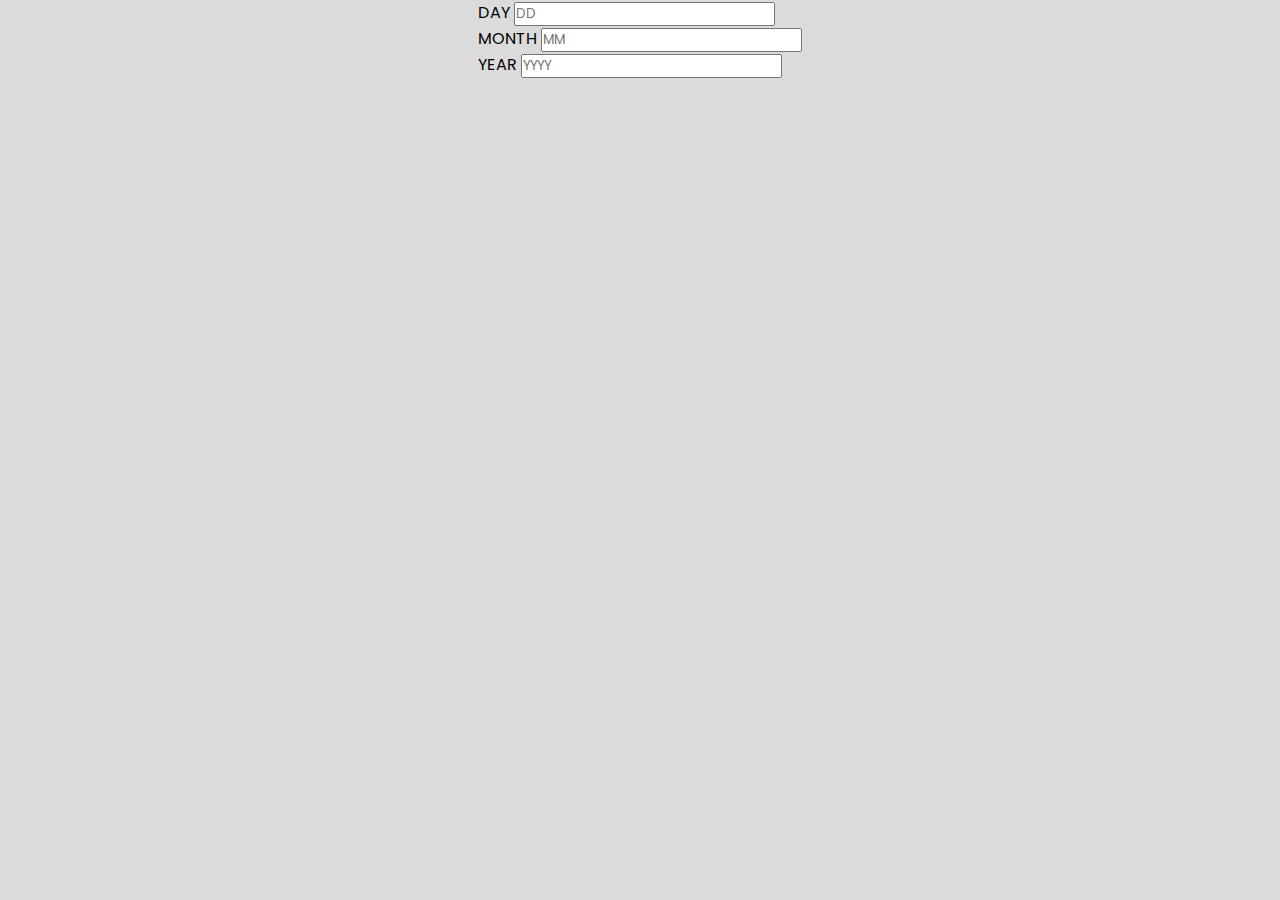
==== FrontendMentor/age-calculator-app-main/index.html @ 482d7217 "New Challenge: Age Calculator" ====
<!DOCTYPE html>
<html lang="en">
<head>
  <meta charset="UTF-8">
  <meta name="viewport" content="width=device-width, initial-scale=1.0"> 

  <link rel="icon" type="image/png" sizes="32x32" href="./assets/images/favicon-32x32.png">
  <link rel="stylesheet" href="style.css">
  
  <link rel="preconnect" href="https://fonts.googleapis.com">
  <link rel="preconnect" href="https://fonts.gstatic.com" crossorigin>
  <link href="https://fonts.googleapis.com/css2?family=Poppins:ital,wght@0,700;1,400;1,800&family=Roboto:wght@400;700&display=swap" rel="stylesheet">

  <title>Frontend Mentor | Age calculator app</title>

</head>
<body>

  <main class="age-calc-main">

    <div class="prompt-age-container">

      <form action="label">
        <label for="input-day">DAY</label>
        <input id="input-day" class="select-day" type="number" placeholder="DD"/>
      </form>

      <form action="label">
        <label for="input-month">MONTH</label>
        <input id="input-month" class="select-month" type="number" placeholder="MM"/>
      </form>

      <form action="label">
        <label for="input-year">YEAR</label>
        <input id="input-year" class="select-year" type="number" placeholder="YYYY"/>
      </form>

    </div>

    <div class="divider-container">

    </div>

    <div class="age-calc-result">

    </div>

  </main>
  
</body>
</html>
---- FrontendMentor/age-calculator-app-main/style.css ----
:root {

 --PrimaryPurple: hsl(259, 100%, 65%);
 --PrimaryRed: hsl(0, 100%, 67%);
 --OffWhite: hsl(0, 0%, 94%);
 --OffGrey: hsl(0, 0%, 86%);
 --SGrey: hsl(0, 1%, 44%);
 --OffBlack: hsl(0, 0%, 8%);

}

* {
    box-sizing: border-box;
    padding: 0;
    margin: 0;
    font-family: 'Poppins';
}

body {
    background-color: var(--OffGrey);
    display: flex;
    justify-content: center;
    align-items: center;
}
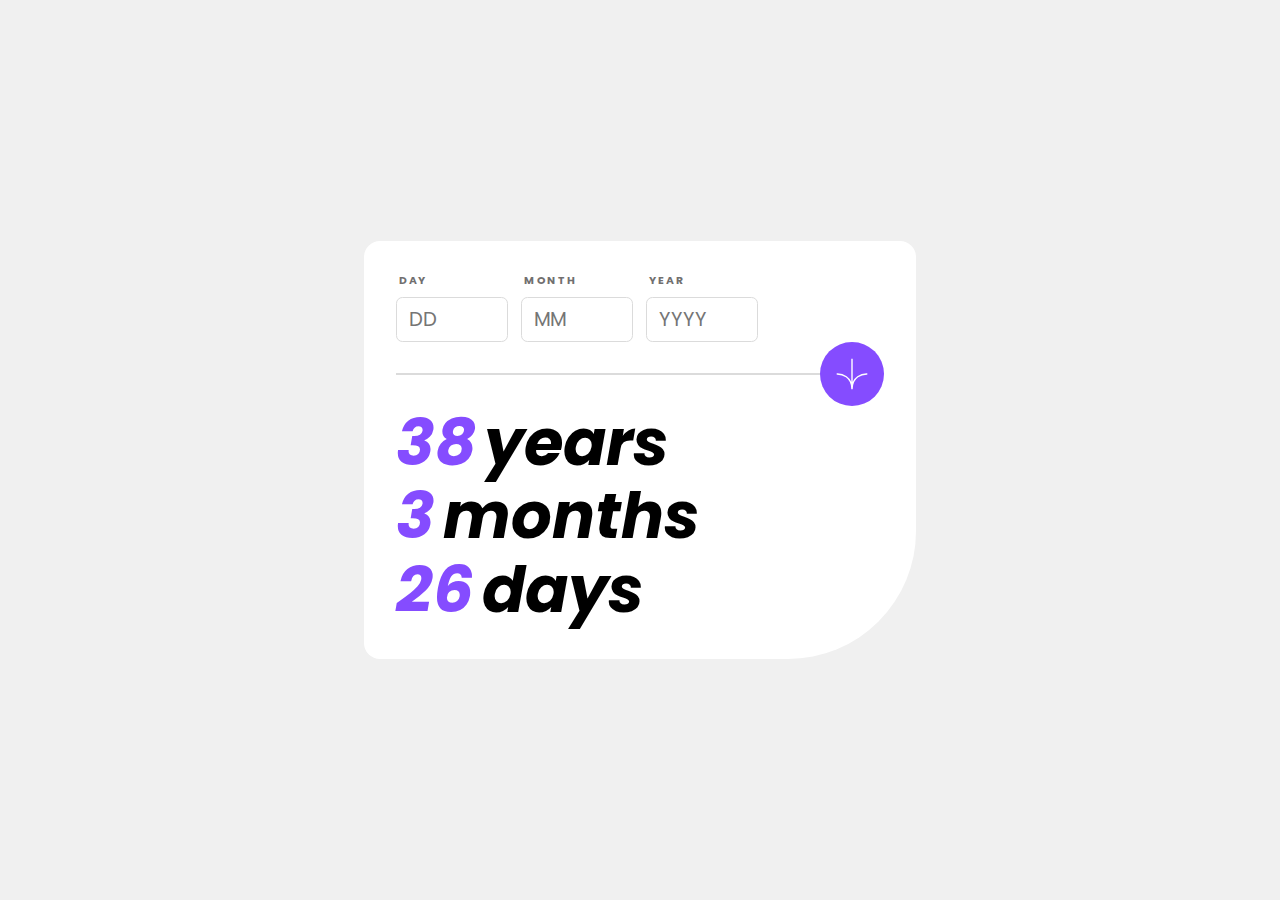
==== commit ea0fc261: "Finished age calculator style" ====
--- a/FrontendMentor/age-calculator-app-main/index.html
+++ b/FrontendMentor/age-calculator-app-main/index.html
@@ -9,7 +9,7 @@
   
   <link rel="preconnect" href="https://fonts.googleapis.com">
   <link rel="preconnect" href="https://fonts.gstatic.com" crossorigin>
-  <link href="https://fonts.googleapis.com/css2?family=Poppins:ital,wght@0,700;1,400;1,800&family=Roboto:wght@400;700&display=swap" rel="stylesheet">
+  <link href="https://fonts.googleapis.com/css2?family=Poppins:ital,wght@0,700;1,400;1,800&display=swap" rel="stylesheet">
 
   <title>Frontend Mentor | Age calculator app</title>
 
@@ -20,32 +20,52 @@
 
     <div class="prompt-age-container">
 
-      <form action="label">
-        <label for="input-day">DAY</label>
-        <input id="input-day" class="select-day" type="number" placeholder="DD"/>
+      <form action="label" class="form-day label-form">
+        <label for="input-day" class="label-text">DAY</label>
+        <input id="input-day" class="select-day select-date" type="number" placeholder="DD"/>
       </form>
 
-      <form action="label">
-        <label for="input-month">MONTH</label>
-        <input id="input-month" class="select-month" type="number" placeholder="MM"/>
+      <form action="label" class="form-month label-form">
+        <label for="input-month" class="label-text">MONTH</label>
+        <input id="input-month" class="select-month select-date" type="number" placeholder="MM"/>
       </form>
 
-      <form action="label">
-        <label for="input-year">YEAR</label>
-        <input id="input-year" class="select-year" type="number" placeholder="YYYY"/>
+      <form action="label" class="form-year label-form">
+        <label for="input-year" class="label-text">YEAR</label>
+        <input id="input-year" class="select-year select-date" type="number" placeholder="YYYY"/>
       </form>
 
     </div>
 
     <div class="divider-container">
 
-    </div>
-
-    <div class="age-calc-result">
+      <div class="divider"></div>
+      <button type="submit" class="submit-container">
+        <img src="assets\images\icon-arrow.svg" alt="submit" class="submit-img">
+      </button>
 
     </div>
 
+    <div class="calc-result-container">
+
+      <div class="calc-years calc-result">
+        <h2 class="result-years result">38</h2>
+        <h2 class="calc-text">years</h2>
+      </div>
+
+      <div class="calc-month calc-result">
+        <h2 class="result-month result">3</h2>
+        <h2 class="calc-text">months</h2>
+      </div>
+
+      <div class="calc-day calc-result">
+        <h2 class="result-day result">26</h2>
+        <h2 class="calc-text">days</h2>
+      </div>
+
+    </div>
   </main>
-  
+
+  <script src="index.js"></script>
 </body>
 </html>--- a/FrontendMentor/age-calculator-app-main/style.css
+++ b/FrontendMentor/age-calculator-app-main/style.css
@@ -17,8 +17,81 @@
 }
 
 body {
-    background-color: var(--OffGrey);
+    background-color: var(--OffWhite);
     display: flex;
     justify-content: center;
     align-items: center;
+    height: 100vh;
+}
+
+h2 {
+    margin-right: 0.5rem;
+    font-size: 4.0rem;
+    font-weight: bold;
+    font-style: italic;
+    line-height: 4.6rem;
+}
+
+.age-calc-main {
+    background-color: white;
+    border-radius: 1rem 1rem 8rem 1rem;
+    padding: 2rem;
+}
+
+.prompt-age-container, .calc-result {
+    display: flex;
+    flex-direction: row;
+}
+
+.label-form, .calc-result-container {
+    display: flex;
+    flex-direction: column;
+}
+
+.label-text {
+    font-weight: 700;
+    font-size: 0.67rem;
+    letter-spacing: .1rem;
+    color: var(--SGrey);
+    margin: 0 0rem 0.5rem 0.2rem;
+}
+
+.select-date {
+    padding: 0.42rem 0.75rem;
+    border-radius: 0.4rem;
+    border: 1px var(--OffGrey) solid;
+    margin: 0 0.8rem 0 0;
+    width: 7rem;
+    font-size: 1.22rem;
+}
+
+.divider-container {
+    display: flex;
+    flex-direction: row;
+    align-items: center;
+}
+
+.divider {
+    width: 26.5rem; 
+    height: 0.124rem; 
+    background-color: var(--OffGrey); 
+}
+
+.submit-container {
+    display: flex;
+    align-items: center;
+    border-radius: 100%;
+    background-color: var(--PrimaryPurple);
+    border: none;
+    cursor: pointer;
+}
+
+.submit-img {
+    width: 4rem;
+    height: 4rem;
+    padding: 1rem;
+}
+
+.result {
+    color: var(--PrimaryPurple);
 }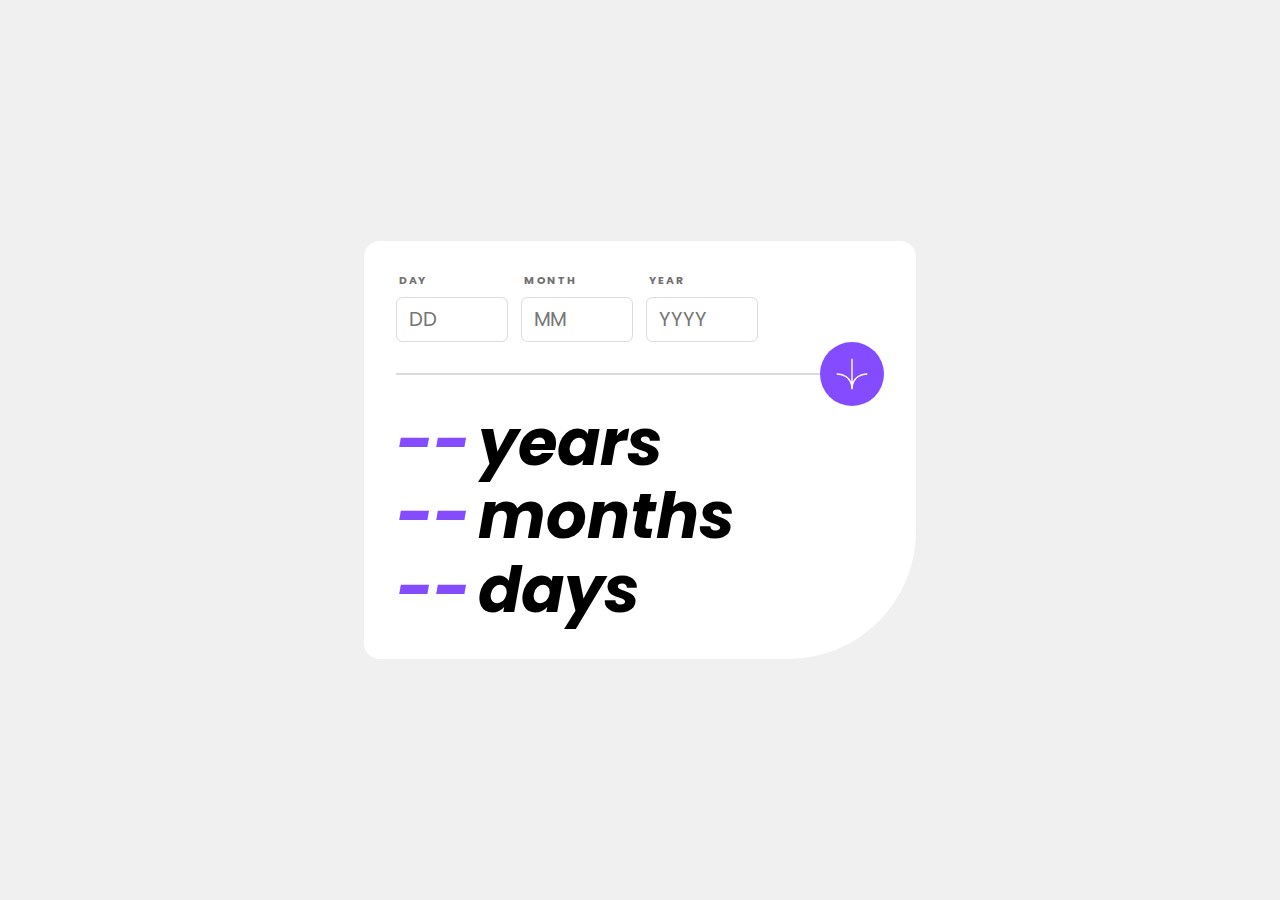
==== commit dae97287: "Age Calculator finished" ====
--- a/FrontendMentor/age-calculator-app-main/index.html
+++ b/FrontendMentor/age-calculator-app-main/index.html
@@ -23,16 +23,19 @@
       <form action="label" class="form-day label-form">
         <label for="input-day" class="label-text">DAY</label>
         <input id="input-day" class="select-day select-date" type="number" placeholder="DD"/>
+        <span class="input-error" style="display: none;">Must be a valid day</span>
       </form>
-
+    
       <form action="label" class="form-month label-form">
         <label for="input-month" class="label-text">MONTH</label>
         <input id="input-month" class="select-month select-date" type="number" placeholder="MM"/>
-      </form>
-
+        <span class="input-error" style="display: none;">Must be a valid month</span>
+     </form>
+    
       <form action="label" class="form-year label-form">
         <label for="input-year" class="label-text">YEAR</label>
         <input id="input-year" class="select-year select-date" type="number" placeholder="YYYY"/>
+        <span class="input-error" style="display: none;">Must be a valid year</span>
       </form>
 
     </div>
@@ -40,32 +43,34 @@
     <div class="divider-container">
 
       <div class="divider"></div>
-      <button type="submit" class="submit-container">
-        <img src="assets\images\icon-arrow.svg" alt="submit" class="submit-img">
+      <button class="submit-container">
+        <img src="assets\images\icon-arrow.svg" alt="submit" class="submit-img" id="date-submit">
       </button>
+      <div class="divider none"></div>
 
     </div>
 
     <div class="calc-result-container">
 
       <div class="calc-years calc-result">
-        <h2 class="result-years result">38</h2>
+        <h2 class="result" id="result-years">--</h2>
         <h2 class="calc-text">years</h2>
       </div>
 
       <div class="calc-month calc-result">
-        <h2 class="result-month result">3</h2>
+        <h2 class="result" id="result-months">--</h2>
         <h2 class="calc-text">months</h2>
       </div>
 
       <div class="calc-day calc-result">
-        <h2 class="result-day result">26</h2>
+        <h2 class="result" id="result-days">--</h2>
         <h2 class="calc-text">days</h2>
       </div>
 
     </div>
   </main>
-
+  
+  <script src="differenceTime.js"></script>
   <script src="index.js"></script>
 </body>
 </html>--- a/FrontendMentor/age-calculator-app-main/style.css
+++ b/FrontendMentor/age-calculator-app-main/style.css
@@ -32,6 +32,8 @@
     line-height: 4.6rem;
 }
 
+/* Class Styles */
+
 .age-calc-main {
     background-color: white;
     border-radius: 1rem 1rem 8rem 1rem;
@@ -65,6 +67,8 @@
     font-size: 1.22rem;
 }
 
+/* Divider form */
+
 .divider-container {
     display: flex;
     flex-direction: row;
@@ -75,6 +79,10 @@
     width: 26.5rem; 
     height: 0.124rem; 
     background-color: var(--OffGrey); 
+}
+
+.none {
+    display: none;
 }
 
 .submit-container {
@@ -92,6 +100,66 @@
     padding: 1rem;
 }
 
+/* Result date */
+
 .result {
     color: var(--PrimaryPurple);
+}
+
+/* Invalid Date */
+
+.input-error {
+    display: none;
+    font-size: 0.6rem;
+    font-weight: 400;
+    margin-top: 0.6rem;
+    color: var(--PrimaryRed);
+}
+
+/* Responsive Design */
+
+@media screen and (max-width: 375px) {
+
+    body {
+        width: 100vw;
+    }
+
+    h2 { 
+        font-size: 2rem;
+        line-height: 3rem;
+    }
+
+    .age-calc-main {
+        width: 85vw;
+        border-radius: 1rem 1rem 6rem 1rem;
+        padding: 1.7rem 1rem 0.8rem 1rem;
+    }
+
+    .select-date {
+        width: 22vw;
+        font-size: 0.8rem;
+    }
+
+    .input-error {
+        font-size: 0.55rem;
+        width: 4rem;
+    }
+
+    .divider-container {
+        margin-top: 1.2rem;
+    }
+
+    .submit-img {
+        width: 3rem;
+        height: 3rem;
+    }
+
+    .none {
+        display: block;
+    }
+
+    .calc-result-container{ 
+        margin: 1rem 0.5rem 0.5rem 2.2rem;
+    }
+
 }